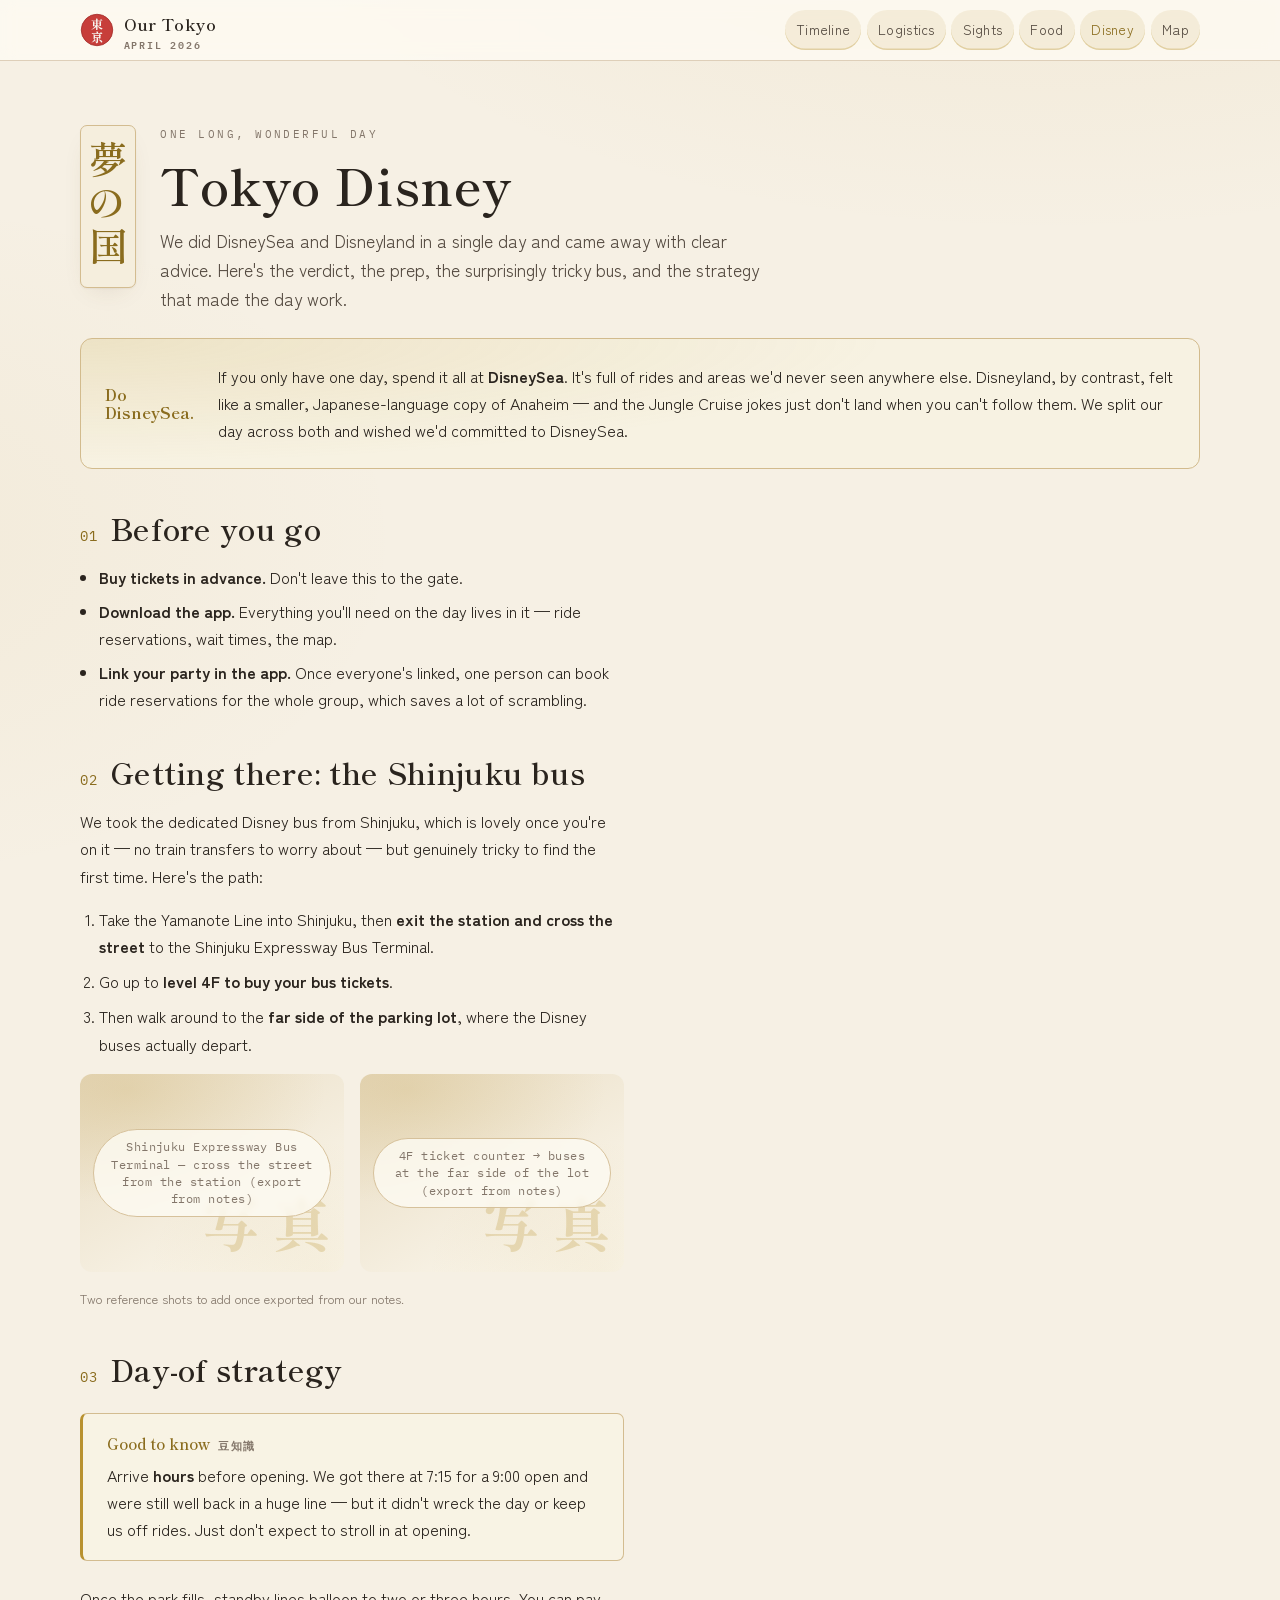
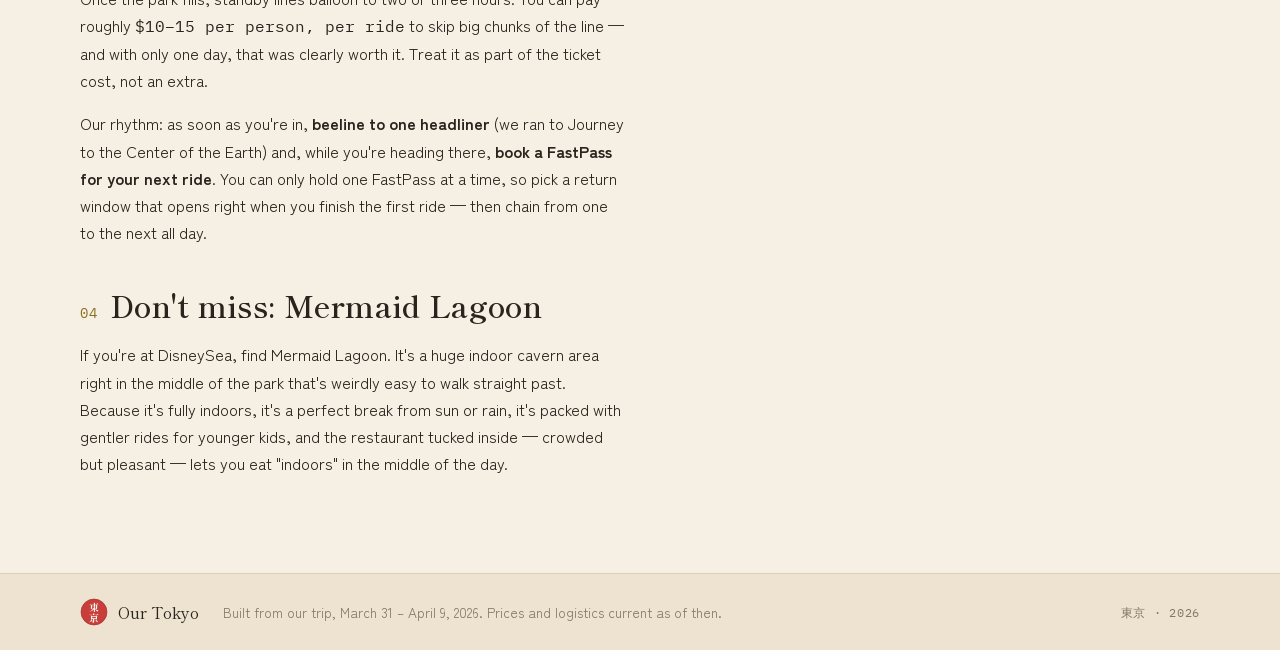
==== disney.html @ b7275afd "Initial commit of Our Tokyo static site Co-Authored-By: Claude Sonnet 5 <noreply@anthropic.com>" ====
<!DOCTYPE html>
<html lang="en">
<head>
  <meta charset="utf-8">
  <meta name="viewport" content="width=device-width, initial-scale=1">
  <title>Tokyo Disney · Our Tokyo</title>
  <meta name="description" content="How we'd do a one-day Tokyo Disney trip: DisneySea over Disneyland, the app, the Shinjuku bus, FastPass strategy, and Mermaid Lagoon.">
  <meta property="og:type" content="website">
  <meta property="og:title" content="Tokyo Disney · Our Tokyo">
  <meta property="og:description" content="How we'd do a one-day Tokyo Disney trip: DisneySea over Disneyland, the app, the Shinjuku bus, FastPass strategy, and Mermaid Lagoon.">
  <meta property="og:url" content="disney.html">
  <meta property="og:image" content="img/ui/og.png">
  <meta name="twitter:card" content="summary_large_image">
  <link rel="icon" href="img/ui/favicon.svg" type="image/svg+xml">
  <link rel="preconnect" href="https://fonts.googleapis.com">
  <link rel="preconnect" href="https://fonts.gstatic.com" crossorigin>
  <link rel="stylesheet" href="https://fonts.googleapis.com/css2?family=Shippori+Mincho:wght@500;600;700&family=Zen+Kaku+Gothic+New:wght@400;500;700&family=IBM+Plex+Mono:wght@400;500&display=swap">
  <link rel="stylesheet" href="css/style.css">
</head>
<body class="page-disney">
  <a class="skip-link" href="#main">Skip to content</a>
<header class="nav">
  <div class="nav__inner">
    <a class="nav__brand" href="index.html">
      <span class="hanko"><svg class="hanko-svg" viewBox="0 0 40 40" width="34" height="34" role="img" aria-label="Tokyo — home">
  <circle cx="20" cy="20" r="18.5" fill="#C73E3A"/>
  <circle cx="20" cy="20" r="18.5" fill="none" stroke="#A6302C" stroke-width="1"/>
  <text x="20" y="18.4" text-anchor="middle" fill="#F7F5F0" font-family="var(--font-display)" font-size="14.5" font-weight="700">東</text>
  <text x="20" y="34.2" text-anchor="middle" fill="#F7F5F0" font-family="var(--font-display)" font-size="14.5" font-weight="700">京</text>
</svg></span>
      <span>Our Tokyo<small>April 2026</small></span>
    </a>
    <span class="nav__spacer"></span>
    <button class="nav__toggle" type="button" aria-label="Menu" aria-expanded="false" aria-controls="nav-links">
      <svg viewBox="0 0 24 24" fill="none" stroke-width="2" stroke-linecap="round"><path d="M4 7h16M4 12h16M4 17h16"/></svg>
    </button>
    <nav aria-label="Primary">
      <ul class="nav__links" id="nav-links">
      <li><a href="timeline.html">Timeline</a></li>
      <li><a href="logistics.html">Logistics</a></li>
      <li><a href="sights.html">Sights</a></li>
      <li><a href="food.html">Food</a></li>
      <li><a href="disney.html" aria-current="page">Disney</a></li>
      <li><a href="map.html">Map</a></li>
      </ul>
    </nav>
  </div>
</header>
  <main id="main">
  <section class="wrap phead">
    <div class="phead__inner">
      <span class="phead__kanji" aria-hidden="true">夢の国</span>
      <div class="phead__text">
        <p class="eyebrow">One long, wonderful day</p>
        <h1>Tokyo Disney</h1>
        <p class="phead__lede">We did DisneySea and Disneyland in a single day and came away with clear advice. Here's the verdict, the prep, the surprisingly tricky bus, and the strategy that made the day work.</p>
      </div>
    </div>
  </section>

  <section class="wrap">
    <div class="verdict-banner reveal">
      <span class="big">Do<br>DisneySea.</span>
      <p style="margin:0">If you only have one day, spend it all at <strong>DisneySea</strong>. It's full of rides and areas we'd never seen anywhere else. Disneyland, by contrast, felt like a smaller, Japanese-language copy of Anaheim — and the Jungle Cruise jokes just don't land when you can't follow them. We split our day across both and wished we'd committed to DisneySea.</p>
    </div>

    <div class="prose">
      <div class="subhead"><span class="stepcount" aria-hidden="true">01</span><h2 id="before">Before you go</h2></div>
      <ul>
        <li><strong>Buy tickets in advance.</strong> Don't leave this to the gate.</li>
        <li><strong>Download the app.</strong> Everything you'll need on the day lives in it — ride reservations, wait times, the map.</li>
        <li><strong>Link your party in the app.</strong> Once everyone's linked, one person can book ride reservations for the whole group, which saves a lot of scrambling.</li>
      </ul>

      <div class="subhead"><span class="stepcount" aria-hidden="true">02</span><h2 id="getting-there">Getting there: the Shinjuku bus</h2></div>
      <p>We took the dedicated Disney bus from Shinjuku, which is lovely once you're on it — no train transfers to worry about — but genuinely tricky to find the first time. Here's the path:</p>
      <ol style="padding-left:1.2rem">
        <li style="margin-bottom:0.5rem">Take the Yamanote Line into Shinjuku, then <strong>exit the station and cross the street</strong> to the Shinjuku Expressway Bus Terminal.</li>
        <li style="margin-bottom:0.5rem">Go up to <strong>level 4F to buy your bus tickets</strong>.</li>
        <li>Then walk around to the <strong>far side of the parking lot</strong>, where the Disney buses actually depart.</li>
      </ol>
      <div class="tl-photos" style="margin-top:1rem">
        <div class="ph ph--4x3"><span class="ph__label">Shinjuku Expressway Bus Terminal — cross the street from the station (export from notes)</span></div>
        <div class="ph ph--4x3"><span class="ph__label">4F ticket counter → buses at the far side of the lot (export from notes)</span></div>
      </div>
      <p class="embed-cap">Two reference shots to add once exported from our notes.</p>

      <div class="subhead"><span class="stepcount" aria-hidden="true">03</span><h2 id="day-of">Day-of strategy</h2></div>
      <div class="tip">
        <span class="tip__label">Good to know <span>豆知識</span></span>
        <p>Arrive <strong>hours</strong> before opening. We got there at 7:15 for a 9:00 open and were still well back in a huge line — but it didn't wreck the day or keep us off rides. Just don't expect to stroll in at opening.</p>
      </div>
      <p>Once the park fills, standby lines balloon to two or three hours. You can pay roughly <span class="mono">$10–15 per person, per ride</span> to skip big chunks of the line — and with only one day, that was clearly worth it. Treat it as part of the ticket cost, not an extra.</p>
      <p>Our rhythm: as soon as you're in, <strong>beeline to one headliner</strong> (we ran to Journey to the Center of the Earth) and, while you're heading there, <strong>book a FastPass for your next ride</strong>. You can only hold one FastPass at a time, so pick a return window that opens right when you finish the first ride — then chain from one to the next all day.</p>

      <div class="subhead"><span class="stepcount" aria-hidden="true">04</span><h2 id="dont-miss">Don't miss: Mermaid Lagoon</h2></div>
      <p>If you're at DisneySea, find Mermaid Lagoon. It's a huge indoor cavern area right in the middle of the park that's weirdly easy to walk straight past. Because it's fully indoors, it's a perfect break from sun or rain, it's packed with gentler rides for younger kids, and the restaurant tucked inside — crowded but pleasant — lets you eat "indoors" in the middle of the day.</p>
    </div>
  </section>
  </main>
<footer class="foot">
  <div class="wrap foot__inner">
    <span class="foot__brand"><span class="hanko"><svg class="hanko-svg" viewBox="0 0 40 40" width="28" height="28" role="img" aria-label="Tokyo — home">
  <circle cx="20" cy="20" r="18.5" fill="#C73E3A"/>
  <circle cx="20" cy="20" r="18.5" fill="none" stroke="#A6302C" stroke-width="1"/>
  <text x="20" y="18.4" text-anchor="middle" fill="#F7F5F0" font-family="var(--font-display)" font-size="14.5" font-weight="700">東</text>
  <text x="20" y="34.2" text-anchor="middle" fill="#F7F5F0" font-family="var(--font-display)" font-size="14.5" font-weight="700">京</text>
</svg></span> Our Tokyo</span>
    <p class="foot__note">Built from our trip, March&nbsp;31&nbsp;&ndash;&nbsp;April&nbsp;9, 2026. Prices and logistics current as of then.</p>
    <span class="foot__stamp">東京 · 2026</span>
  </div>
</footer>
  <script src="js/main.js"></script>
</body>
</html>
---- css/style.css ----
/* =========================================================================
   Our Tokyo — April 2026
   One stylesheet, one JS file. Each page sets a single --accent at <body>.
   Everything else is shared for cohesion.
   ========================================================================= */

/* ---- Fonts -------------------------------------------------------------- */
/* Display: Shippori Mincho · Body: Zen Kaku Gothic New · Data: IBM Plex Mono */

/* ---- Tokens ------------------------------------------------------------- */
:root {
  --ink:        #2A241E;
  --ink-soft:   #52483E;
  --ink-mute:   #83766A;
  --washi:      #F6F0E4;   /* warm cream */
  --washi-deep: #EDE3D0;   /* deeper cream */
  --paper:      #FDFAF2;   /* warm near-white for cards */
  --line:       #DECFB9;   /* warm tan */

  --shu:    #C73E3A;   /* vermillion — hanko, primary */
  --ai:     #274C77;   /* indigo — logistics */
  --sakura: #C98A9C;   /* muted blossom — timeline */
  --matcha: #5C7457;   /* moss — sights */
  --kin:    #B8912F;   /* muted gold — disney */

  /* Default accent; per-page overrides below */
  --accent: var(--shu);
  /* A darker sibling of the accent for small text that needs AA contrast.
     Overridden per page alongside --accent. */
  --accent-ink: #9E2E2B;

  --font-display: "Shippori Mincho", "Hiragino Mincho ProN", "Yu Mincho", serif;
  --font-body: "Zen Kaku Gothic New", "Hiragino Sans", "Helvetica Neue", Arial, sans-serif;
  --font-mono: "IBM Plex Mono", ui-monospace, "SFMono-Regular", Menlo, monospace;

  --measure: 68ch;
  --nav-h: 60px;

  --space-1: 0.5rem;
  --space-2: 1rem;
  --space-3: 1.5rem;
  --space-4: 2.5rem;
  --space-5: 4rem;
  --space-6: 6rem;

  --radius: 12px;
  --radius-sm: 7px;
  --shadow: 0 1px 2px rgba(96, 72, 42, 0.06),
            0 10px 28px -14px rgba(96, 72, 42, 0.22);
  --shadow-lift: 0 2px 4px rgba(96, 72, 42, 0.07),
                 0 20px 44px -18px rgba(96, 72, 42, 0.32);
}

body.page-home     { --accent: var(--shu);    --accent-ink: #9E2E2B; }
body.page-timeline { --accent: var(--sakura); --accent-ink: #A65E72; }
body.page-logistics{ --accent: var(--ai);     --accent-ink: #274C77; }
body.page-sights   { --accent: var(--matcha); --accent-ink: #46583F; }
body.page-food     { --accent: var(--shu);    --accent-ink: #9E2E2B; }
body.page-disney   { --accent: var(--kin);    --accent-ink: #8A6C1E; }
body.page-map      { --accent: var(--shu);    --accent-ink: #9E2E2B; }

/* ---- Reset / base ------------------------------------------------------- */
*, *::before, *::after { box-sizing: border-box; }
html { -webkit-text-size-adjust: 100%; scroll-behavior: smooth; }
@media (prefers-reduced-motion: reduce) { html { scroll-behavior: auto; } }

body {
  margin: 0;
  background: var(--washi);
  color: var(--ink);
  font-family: var(--font-body);
  font-size: 1rem;
  line-height: 1.7;
  font-feature-settings: "palt" 1;
  text-rendering: optimizeLegibility;
  -webkit-font-smoothing: antialiased;
}

h1, h2, h3, h4 {
  font-family: var(--font-display);
  font-weight: 600;
  line-height: 1.25;
  letter-spacing: 0.01em;
  margin: 0 0 var(--space-2);
}
p { margin: 0 0 var(--space-2); }
a { color: var(--accent-ink); text-decoration-thickness: 1px; text-underline-offset: 3px; }
a:hover { text-decoration-color: var(--accent); }

img { max-width: 100%; display: block; }

:focus-visible {
  outline: 2px solid var(--accent);
  outline-offset: 3px;
  border-radius: 2px;
}

.mono { font-family: var(--font-mono); font-variant-ligatures: none; }

.wrap { width: min(100% - 2.5rem, 1120px); margin-inline: auto; }
.wrap-narrow { width: min(100% - 2.5rem, 760px); margin-inline: auto; }

.skip-link {
  position: absolute; left: -999px; top: 0; z-index: 200;
  background: var(--ink); color: var(--washi);
  padding: 0.6rem 1rem; border-radius: 0 0 var(--radius) 0;
}
.skip-link:focus { left: 0; }

/* ---- Hanko mark --------------------------------------------------------- */
.hanko { display: inline-block; line-height: 0; }
.hanko svg { display: block; }

/* ---- Navigation --------------------------------------------------------- */
.nav {
  position: sticky; top: 0; z-index: 100;
  background: color-mix(in srgb, var(--washi) 88%, transparent);
  backdrop-filter: saturate(1.4) blur(8px);
  -webkit-backdrop-filter: saturate(1.4) blur(8px);
  border-bottom: 1px solid var(--line);
}
.nav__inner {
  width: min(100% - 2.5rem, 1120px); margin-inline: auto;
  min-height: var(--nav-h);
  display: flex; align-items: center; gap: var(--space-2);
}
.nav__brand {
  display: inline-flex; align-items: center; gap: 0.6rem;
  text-decoration: none; color: var(--ink);
  font-family: var(--font-display); font-weight: 600; font-size: 1.05rem;
  letter-spacing: 0.02em; white-space: nowrap;
}
.nav__brand:hover { text-decoration: none; }
.nav__brand small {
  font-family: var(--font-mono); font-size: 0.62rem; letter-spacing: 0.18em;
  text-transform: uppercase; color: var(--ink-mute); display: block; line-height: 1;
  margin-top: 2px;
}
.nav__spacer { flex: 1; }
.nav__links { display: flex; align-items: center; gap: 0.35rem; list-style: none; margin: 0; padding: 0; }
.nav__links a {
  display: inline-block; text-decoration: none; color: var(--ink-soft);
  font-size: 0.86rem; letter-spacing: 0.02em; padding: 0.5rem 0.7rem;
  border-radius: var(--radius); position: relative;
}
.nav__links a:hover { color: var(--ink); background: var(--washi-deep); }
.nav__links a[aria-current="page"] { color: var(--ink); }
.nav__links a[aria-current="page"]::after {
  content: ""; position: absolute; left: 0.7rem; right: 0.7rem; bottom: 0.28rem;
  height: 2px; background: var(--accent); border-radius: 2px;
}
.nav__toggle {
  display: none; border: 1px solid var(--line); background: var(--washi);
  width: 42px; height: 38px; border-radius: var(--radius); cursor: pointer;
  align-items: center; justify-content: center;
}
.nav__toggle svg { width: 20px; height: 20px; stroke: var(--ink); }

@media (max-width: 720px) {
  .nav__toggle { display: inline-flex; }
  .nav__links {
    position: absolute; left: 0; right: 0; top: 100%;
    flex-direction: column; align-items: stretch; gap: 0;
    background: var(--washi); border-bottom: 1px solid var(--line);
    box-shadow: var(--shadow); padding: 0.4rem 1.25rem 0.9rem;
    display: none;
  }
  .nav__links.is-open { display: flex; }
  .nav__links a { padding: 0.75rem 0.5rem; font-size: 0.98rem; border-bottom: 1px solid var(--line); }
  .nav__links li:last-child a { border-bottom: 0; }
  .nav__links a[aria-current="page"]::after { left: 0.5rem; right: auto; width: 18px; bottom: 0.55rem; }
}

/* ---- Page header (vertical kanji + English title) ---------------------- */
.phead { padding: var(--space-5) 0 var(--space-3); }
.phead__inner { display: flex; align-items: flex-start; gap: var(--space-3); }
.phead__kanji {
  writing-mode: vertical-rl; text-orientation: upright;
  font-family: var(--font-display); font-weight: 600;
  font-size: clamp(1.5rem, 1rem + 2.2vw, 2.4rem);
  letter-spacing: 0.14em; color: var(--accent);
  line-height: 1; user-select: none; flex: none; padding-top: 0.35rem;
}
.phead__text { flex: 1; min-width: 0; }
.eyebrow {
  font-family: var(--font-mono); font-size: 0.7rem; letter-spacing: 0.22em;
  text-transform: uppercase; color: var(--ink-mute); margin: 0 0 0.5rem;
}
.phead h1 { font-size: clamp(2rem, 1.4rem + 3vw, 3.2rem); margin-bottom: 0.6rem; }
.phead__lede { max-width: var(--measure); color: var(--ink-soft); font-size: 1.08rem; margin: 0; }

/* ---- Seigaiha wave divider ---------------------------------------------
   Self-contained inline SVG per divider; inherits --accent, no shared IDs.
   Use: <div class="wave" aria-hidden="true"> ...svg... </div>            */
.wave { margin: var(--space-5) 0; line-height: 0; }
.wave svg { display: block; width: 100%; height: 24px; color: var(--accent); }
.wave svg path { fill: none; stroke: currentColor; stroke-width: 1.5; opacity: 0.42; }
.wave svg path.w2 { opacity: 0.24; }
.wave svg path.w3 { opacity: 0.12; }

/* ---- Buttons / pills ---------------------------------------------------- */
.btn {
  display: inline-flex; align-items: center; gap: 0.5rem;
  font-family: var(--font-body); font-size: 0.9rem; font-weight: 500;
  text-decoration: none; cursor: pointer;
  padding: 0.6rem 1.1rem; border-radius: 999px;
  border: 1px solid var(--ink); color: var(--washi); background: var(--ink);
  transition: transform 0.15s ease, background 0.15s ease;
}
.btn:hover { text-decoration: none; transform: translateY(-1px); }
.btn--ghost { background: transparent; color: var(--ink); border-color: var(--line); }
.btn--ghost:hover { border-color: var(--ink); background: var(--washi-deep); }

/* Link pills used in card link rows */
.pill-row { display: flex; flex-wrap: wrap; gap: 0.4rem; margin-top: auto; padding-top: var(--space-2); }
.pill {
  display: inline-flex; align-items: center; gap: 0.38rem;
  font-size: 0.78rem; letter-spacing: 0.01em; text-decoration: none;
  color: var(--ink-soft); background: var(--washi);
  border: 1px solid var(--line); border-radius: 999px;
  padding: 0.32rem 0.66rem; line-height: 1;
}
.pill svg { width: 13px; height: 13px; flex: none; }
.pill:hover { border-color: var(--accent); color: var(--ink); background: var(--washi-deep); }
.pill--map:hover  { color: var(--accent-ink); }

/* ---- Placeholder photo blocks (no photos in hand yet) ------------------- */
.ph {
  position: relative; width: 100%;
  background:
    repeating-linear-gradient(-45deg,
      transparent 0 11px,
      color-mix(in srgb, var(--accent) 8%, transparent) 11px 12px),
    var(--washi-deep);
  border: 1px dashed color-mix(in srgb, var(--accent) 45%, var(--line));
  border-radius: var(--radius);
  display: grid; place-items: center; text-align: center;
  color: var(--ink-mute); overflow: hidden;
}
.ph::before {
  content: "写真"; position: absolute; top: 8px; left: 10px;
  font-family: var(--font-display); font-size: 0.8rem; color: color-mix(in srgb, var(--accent) 65%, var(--ink-mute));
  letter-spacing: 0.1em;
}
.ph__label {
  font-family: var(--font-mono); font-size: 0.72rem; letter-spacing: 0.04em;
  line-height: 1.5; padding: 1.2rem 1rem; max-width: 30ch;
}
.ph--16x9 { aspect-ratio: 16 / 9; }
.ph--4x3  { aspect-ratio: 4 / 3; }
.ph--3x2  { aspect-ratio: 3 / 2; }
.ph--1x1  { aspect-ratio: 1 / 1; }
.ph--wide { aspect-ratio: 21 / 9; }

/* ---- Recommendation card ----------------------------------------------- */
.cards {
  display: grid; gap: var(--space-3);
  grid-template-columns: repeat(auto-fill, minmax(280px, 1fr));
}
.card {
  display: flex; flex-direction: column;
  background: var(--washi-deep);
  border: 1px solid var(--line); border-radius: var(--radius);
  overflow: hidden; box-shadow: var(--shadow);
  transition: transform 0.2s ease, box-shadow 0.2s ease;
}
.card:hover { transform: translateY(-3px); box-shadow: var(--shadow-lift); }
.card__media { position: relative; }
.card__media .ph { border: 0; border-radius: 0; border-bottom: 1px solid var(--line); }
.card__badge {
  position: absolute; top: 10px; right: 10px; z-index: 2;
  filter: drop-shadow(0 2px 3px rgba(31,27,24,0.25));
}
.card__body { display: flex; flex-direction: column; flex: 1; padding: var(--space-2) var(--space-2) var(--space-2); }
.card__tag {
  font-family: var(--font-mono); font-size: 0.66rem; letter-spacing: 0.16em;
  text-transform: uppercase; color: var(--accent-ink); margin-bottom: 0.3rem;
}
.card__title { font-size: 1.2rem; margin: 0 0 0.4rem; display: flex; align-items: baseline; gap: 0.4rem; flex-wrap: wrap; }
.card__title .star { color: var(--shu); font-size: 0.9em; }
.card__blurb { color: var(--ink-soft); font-size: 0.92rem; margin: 0 0 0.4rem; }
.card__verdict {
  margin-top: 0.5rem; padding-top: 0.6rem; border-top: 1px dashed var(--line);
  font-size: 0.82rem; color: var(--ink-mute); font-style: italic;
}
.card--muted { opacity: 0.92; }
.card--muted .card__media .ph { filter: grayscale(0.6); }
.card--wide { grid-column: 1 / -1; }
.card--wide .card__inner { display: grid; grid-template-columns: 1.1fr 1fr; }
.card--wide .card__media .ph { border-bottom: 0; border-right: 1px solid var(--line); height: 100%; }
@media (max-width: 640px) {
  .card--wide .card__inner { grid-template-columns: 1fr; }
  .card--wide .card__media .ph { border-right: 0; border-bottom: 1px solid var(--line); }
}

/* ---- Filter chips ------------------------------------------------------- */
.filters { display: flex; flex-wrap: wrap; gap: 0.5rem; margin: 0 0 var(--space-3); }
.chip {
  font-family: var(--font-body); font-size: 0.82rem; letter-spacing: 0.02em;
  cursor: pointer; padding: 0.4rem 0.85rem; border-radius: 999px;
  border: 1px solid var(--line); background: var(--washi); color: var(--ink-soft);
  transition: background 0.15s ease, color 0.15s ease, border-color 0.15s ease;
}
.chip:hover { border-color: var(--accent); }
.chip[aria-pressed="true"] { background: var(--accent); border-color: var(--accent); color: var(--washi); }
.filters-note { font-size: 0.8rem; color: var(--ink-mute); margin: -0.5rem 0 var(--space-3); }
.card.is-hidden { display: none; }

/* ---- Tip callout -------------------------------------------------------- */
.tip {
  position: relative; margin: var(--space-3) 0;
  background: color-mix(in srgb, var(--accent) 6%, var(--washi));
  border: 1px solid color-mix(in srgb, var(--accent) 30%, var(--line));
  border-left: 3px solid var(--accent);
  border-radius: var(--radius); padding: var(--space-2) var(--space-3);
}
.tip__label {
  display: inline-flex; align-items: baseline; gap: 0.5rem;
  font-family: var(--font-display); font-weight: 600; color: var(--accent-ink);
  font-size: 0.95rem; margin-bottom: 0.35rem;
}
.tip__label span { font-family: var(--font-mono); font-size: 0.66rem; letter-spacing: 0.16em; text-transform: uppercase; color: var(--ink-mute); }
.tip p:last-child { margin-bottom: 0; }

/* ---- Data list (logistics rows) ---------------------------------------- */
.data-row {
  display: flex; flex-wrap: wrap; gap: 0.4rem 0.75rem; align-items: baseline;
  font-family: var(--font-mono); font-size: 0.85rem;
  padding: 0.55rem 0; border-bottom: 1px solid var(--line);
}
.data-row:last-child { border-bottom: 0; }
.data-row .k { color: var(--ink-mute); min-width: 6.5rem; }
.data-row .v { color: var(--ink); }

/* ---- Section scaffolding ------------------------------------------------ */
.section { padding: var(--space-2) 0 var(--space-3); }
.section > h2 { font-size: clamp(1.5rem, 1.1rem + 1.6vw, 2.1rem); }
.section__intro { max-width: var(--measure); color: var(--ink-soft); }
.lead { font-size: 1.12rem; color: var(--ink-soft); max-width: var(--measure); }
.kicker { font-family: var(--font-mono); font-size: 0.7rem; letter-spacing: 0.2em; text-transform: uppercase; color: var(--accent-ink); }

/* ---- Embeds ------------------------------------------------------------- */
.embed { position: relative; aspect-ratio: 16 / 9; border-radius: var(--radius); overflow: hidden; border: 1px solid var(--line); box-shadow: var(--shadow); }
.embed iframe { position: absolute; inset: 0; width: 100%; height: 100%; border: 0; }
.embed--map { aspect-ratio: 4 / 3; }
.embed-cap { font-size: 0.8rem; color: var(--ink-mute); margin-top: 0.5rem; }

/* ---- Scroll-reveal ------------------------------------------------------ */
.reveal { opacity: 0; transform: translateY(14px); }
.reveal.is-in { opacity: 1; transform: none; transition: opacity 0.4s ease, transform 0.4s ease; }
@media (prefers-reduced-motion: reduce) {
  .reveal { opacity: 1; transform: none; }
  .reveal.is-in { transition: none; }
  .card:hover { transform: none; }
}

/* ---- Footer ------------------------------------------------------------- */
.foot {
  margin-top: var(--space-6); border-top: 1px solid var(--line);
  background: var(--washi-deep);
}
.foot__inner { display: flex; flex-wrap: wrap; align-items: center; gap: var(--space-2) var(--space-3); padding: var(--space-3) 0; }
.foot__brand { display: inline-flex; align-items: center; gap: 0.6rem; font-family: var(--font-display); }
.foot__note { color: var(--ink-mute); font-size: 0.85rem; margin: 0; }
.foot__stamp { margin-left: auto; font-family: var(--font-mono); font-size: 0.72rem; letter-spacing: 0.06em; color: var(--ink-mute); }

/* =========================================================================
   Page-specific components (still one shared sheet)
   ========================================================================= */

/* ---- Home hero ---------------------------------------------------------- */
.hero { padding: var(--space-5) 0 var(--space-3); }
.hero__grid { display: grid; grid-template-columns: 1.05fr 0.95fr; gap: var(--space-4); align-items: center; }
.hero__kicker { font-family: var(--font-mono); font-size: 0.74rem; letter-spacing: 0.22em; text-transform: uppercase; color: var(--accent-ink); margin: 0 0 var(--space-2); }
.hero h1 { font-size: clamp(2.6rem, 1.6rem + 5vw, 4.6rem); line-height: 1.05; margin: 0 0 var(--space-2); }
.hero h1 .jp { display: block; font-size: 0.42em; color: var(--accent-ink); letter-spacing: 0.28em; margin-bottom: 0.4rem; font-weight: 600; }
.hero__lede { font-size: 1.15rem; color: var(--ink-soft); max-width: 46ch; margin: 0 0 var(--space-3); }
.hero__cta { display: flex; flex-wrap: wrap; gap: 0.7rem; }
.hero__media { position: relative; }
.hero__media .hanko { position: absolute; bottom: -14px; left: -14px; z-index: 2; filter: drop-shadow(0 3px 6px rgba(31,27,24,0.25)); }
@media (max-width: 780px) {
  .hero__grid { grid-template-columns: 1fr; gap: var(--space-3); }
  .hero__media { order: -1; }
}

/* Section cards on Home */
.navcards { display: grid; gap: var(--space-3); grid-template-columns: repeat(auto-fill, minmax(240px, 1fr)); }
.navcard {
  display: flex; flex-direction: column; text-decoration: none; color: var(--ink);
  background: var(--washi-deep); border: 1px solid var(--line); border-radius: var(--radius);
  padding: var(--space-3); min-height: 168px; position: relative; overflow: hidden;
  transition: transform 0.2s ease, box-shadow 0.2s ease, border-color 0.2s ease;
}
.navcard:hover { transform: translateY(-3px); box-shadow: var(--shadow-lift); border-color: var(--accent); text-decoration: none; }
.navcard__jp {
  position: absolute; top: 0.6rem; right: 0.9rem;
  writing-mode: vertical-rl; text-orientation: upright;
  font-family: var(--font-display); font-weight: 700; font-size: 2.1rem;
  letter-spacing: 0.1em; line-height: 1;
}
.navcard__num { font-family: var(--font-mono); font-size: 0.7rem; letter-spacing: 0.14em; color: var(--ink-mute); }
.navcard h3 { font-size: 1.4rem; margin: 0.5rem 0 0.4rem; }
.navcard p { font-size: 0.9rem; color: var(--ink-soft); margin: 0; max-width: 24ch; }
.navcard__go { margin-top: auto; padding-top: var(--space-2); font-family: var(--font-mono); font-size: 0.78rem; color: var(--accent-ink); letter-spacing: 0.04em; }
/* per-card accent on home */
.navcard[data-accent="sakura"]{ --accent: var(--sakura); --accent-ink:#A65E72; }
.navcard[data-accent="ai"]    { --accent: var(--ai);     --accent-ink:#274C77; }
.navcard[data-accent="matcha"]{ --accent: var(--matcha); --accent-ink:#46583F; }
.navcard[data-accent="shu"]   { --accent: var(--shu);    --accent-ink:#9E2E2B; }
.navcard[data-accent="kin"]   { --accent: var(--kin);    --accent-ink:#8A6C1E; }
.navcard__jp { color: color-mix(in srgb, var(--accent) 26%, transparent); }

/* ---- Timeline ----------------------------------------------------------- */
.timeline { position: relative; margin-top: var(--space-3); padding-left: 2.25rem; }
.timeline::before {
  content: ""; position: absolute; left: 9px; top: 6px; bottom: 6px; width: 2px;
  background: linear-gradient(var(--accent), color-mix(in srgb, var(--accent) 20%, transparent));
  border-radius: 2px;
}
.tl-day { position: relative; margin-bottom: var(--space-3); }
.tl-day::before {
  content: ""; position: absolute; left: -2.25rem; top: 0.55rem;
  width: 12px; height: 12px; margin-left: 4px; border-radius: 50%;
  background: var(--washi); border: 2.5px solid var(--accent);
  box-shadow: 0 0 0 4px var(--washi);
}
.tl-day details { border: 1px solid var(--line); border-radius: var(--radius); background: var(--washi-deep); overflow: hidden; }
.tl-day summary {
  list-style: none; cursor: pointer; padding: var(--space-2) var(--space-3);
  display: flex; align-items: baseline; flex-wrap: wrap; gap: 0.5rem 0.9rem;
}
.tl-day summary::-webkit-details-marker { display: none; }
.tl-day summary:hover { background: color-mix(in srgb, var(--accent) 6%, var(--washi-deep)); }
.tl-daynum { font-family: var(--font-display); font-weight: 700; font-size: 1.15rem; color: var(--accent-ink); }
.tl-date { font-family: var(--font-mono); font-size: 0.8rem; color: var(--ink-mute); }
.tl-ttl { font-family: var(--font-display); font-weight: 600; font-size: 1.1rem; flex: 1; min-width: 8rem; }
.tl-mood {
  font-family: var(--font-mono); font-size: 0.66rem; letter-spacing: 0.1em; text-transform: uppercase;
  padding: 0.2rem 0.55rem; border-radius: 999px; background: color-mix(in srgb, var(--accent) 14%, var(--washi));
  border: 1px solid color-mix(in srgb, var(--accent) 30%, var(--line)); color: var(--accent-ink); white-space: nowrap;
}
.tl-caret { margin-left: auto; color: var(--ink-mute); transition: transform 0.2s ease; }
details[open] .tl-caret { transform: rotate(90deg); }
.tl-body { padding: 0 var(--space-3) var(--space-3); border-top: 1px solid var(--line); }
.tl-body p:first-child { margin-top: var(--space-2); }
.tl-body p { max-width: var(--measure); }
.tl-photos { display: grid; gap: var(--space-2); grid-template-columns: repeat(auto-fit, minmax(180px, 1fr)); margin: var(--space-2) 0; }
.tl-refs { display: flex; flex-wrap: wrap; gap: 0.4rem; margin-top: var(--space-2); }
.ref-pill {
  display: inline-flex; align-items: center; gap: 0.35rem; text-decoration: none;
  font-size: 0.78rem; color: var(--ink-soft); background: var(--washi);
  border: 1px solid var(--line); border-radius: 999px; padding: 0.3rem 0.7rem;
}
.ref-pill::before { content: "→"; color: var(--accent-ink); }
.ref-pill:hover { border-color: var(--accent); color: var(--ink); }

/* ---- Prose blocks (logistics / disney) --------------------------------- */
.prose { max-width: var(--measure); }
.prose h3 { font-size: 1.35rem; margin-top: var(--space-3); }
.prose ul { padding-left: 1.2rem; margin: 0 0 var(--space-2); }
.prose li { margin-bottom: 0.4rem; }
.grid-2 { display: grid; gap: var(--space-4); grid-template-columns: 1fr 1fr; align-items: start; }
@media (max-width: 760px) { .grid-2 { grid-template-columns: 1fr; gap: var(--space-3); } }

.subhead { display: flex; align-items: baseline; gap: 0.7rem; margin: var(--space-4) 0 var(--space-2); flex-wrap: wrap; }
.subhead .jp { font-family: var(--font-display); font-weight: 700; color: color-mix(in srgb, var(--accent) 80%, var(--ink)); font-size: 1.5rem; }
.subhead h2 { margin: 0; font-size: clamp(1.4rem, 1.1rem + 1.2vw, 1.9rem); }

.note-card {
  border: 1px dashed color-mix(in srgb, var(--accent) 40%, var(--line));
  border-radius: var(--radius); padding: var(--space-2) var(--space-3);
  background: color-mix(in srgb, var(--accent) 4%, var(--washi));
}
.note-card h4 { font-size: 1.05rem; margin: 0 0 0.3rem; }
.note-card p { margin: 0; font-size: 0.9rem; color: var(--ink-soft); }

.stepcount { font-family: var(--font-mono); color: var(--accent-ink); font-size: 0.85rem; letter-spacing: 0.1em; }

.verdict-banner {
  background: color-mix(in srgb, var(--accent) 10%, var(--washi));
  border: 1px solid color-mix(in srgb, var(--accent) 32%, var(--line));
  border-radius: var(--radius); padding: var(--space-3);
  display: grid; grid-template-columns: auto 1fr; gap: var(--space-3); align-items: center;
}
.verdict-banner .big { font-family: var(--font-display); font-weight: 700; font-size: clamp(1.6rem,1.2rem+1.4vw,2.1rem); color: var(--accent-ink); line-height: 1.1; }
@media (max-width: 560px){ .verdict-banner{ grid-template-columns: 1fr; } }

/* =========================================================================
   Warmth layer — softer, more inviting surface treatment.
   Overrides the base components above; keep this block last.
   ========================================================================= */

/* Each page gets a soft glow of its own accent bleeding in from the top,
   plus a faint golden wash — the page no longer sits on one flat field. */
body {
  background:
    radial-gradient(1200px 620px at 82% -200px,
      color-mix(in srgb, var(--accent) 10%, transparent), transparent 70%),
    radial-gradient(900px 560px at -12% 24%,
      color-mix(in srgb, var(--kin) 6%, transparent), transparent 62%),
    var(--washi);
}

/* Nav and footer sit on warm paper, not translucent gray */
.nav { background: color-mix(in srgb, var(--paper) 88%, transparent); }
.foot { background: var(--washi-deep); }

/* Primary button carries the page accent instead of near-black ink */
.btn {
  background: var(--accent-ink);
  border-color: var(--accent-ink);
  box-shadow: 0 4px 14px -6px color-mix(in srgb, var(--accent-ink) 55%, transparent);
}
.btn:hover { filter: brightness(1.08); }
.btn--ghost { background: var(--paper); color: var(--ink); border-color: var(--line); box-shadow: none; }
.btn--ghost:hover { filter: none; border-color: var(--accent); }

/* Cards live on warm near-white paper with soft corners */
.card, .navcard, .tl-day details {
  background: var(--paper);
  border-color: color-mix(in srgb, var(--line) 70%, transparent);
}
.note-card {
  border-style: solid;
  background: color-mix(in srgb, var(--accent) 5%, var(--paper));
  border-radius: var(--radius);
}
.tip { border-radius: var(--radius-sm); background: color-mix(in srgb, var(--accent) 7%, var(--paper)); }
.chip { background: var(--paper); }
.pill { background: var(--paper); }
.ref-pill { background: var(--paper); }
.embed { border-radius: var(--radius); }

/* Vertical kanji becomes a tanzaku — a hanging paper tag with a soft
   accent tint — instead of bare floating characters. */
.phead__kanji {
  background: color-mix(in srgb, var(--accent) 11%, var(--paper));
  border: 1px solid color-mix(in srgb, var(--accent) 30%, var(--line));
  border-radius: var(--radius-sm);
  padding: 0.9rem 0.5rem 1rem;
  box-shadow: var(--shadow);
  color: var(--accent-ink);
}

/* ---- Placeholder blocks: from "dashed TODO box" to soft art panel ------ */
.ph {
  border: 0;
  border-radius: var(--radius);
  background:
    radial-gradient(130% 100% at 18% 8%,
      color-mix(in srgb, var(--accent) 18%, transparent), transparent 58%),
    radial-gradient(120% 120% at 92% 100%,
      color-mix(in srgb, var(--kin) 10%, transparent), transparent 55%),
    linear-gradient(150deg,
      color-mix(in srgb, var(--accent) 9%, var(--washi-deep)),
      var(--paper));
}
.ph::before {
  content: "写真";
  position: absolute; inset: 0;
  display: grid; place-items: center;
  font-family: var(--font-display); font-weight: 700;
  font-size: clamp(2.6rem, 22cqw, 4.2rem);
  letter-spacing: 0.22em; text-indent: 0.22em;
  color: color-mix(in srgb, var(--accent) 26%, transparent);
  top: auto; left: auto; /* neutralize the old corner positioning */
}
.ph { container-type: inline-size; }
.ph__label {
  position: relative; z-index: 1;
  background: color-mix(in srgb, var(--paper) 82%, transparent);
  -webkit-backdrop-filter: blur(3px); backdrop-filter: blur(3px);
  border: 1px solid color-mix(in srgb, var(--accent) 22%, var(--line));
  border-radius: 999px;
  padding: 0.5rem 1rem;
  max-width: 34ch;
}
/* Inside card media, square off the panel so it meets the card edges */
.card__media .ph { border-radius: 0; border-bottom: 1px solid color-mix(in srgb, var(--line) 70%, transparent); }
.card--wide .card__media .ph { border-bottom: 0; border-right: 1px solid color-mix(in srgb, var(--line) 70%, transparent); }
@media (max-width: 640px) {
  .card--wide .card__media .ph { border-right: 0; border-bottom: 1px solid color-mix(in srgb, var(--line) 70%, transparent); }
}

/* Timeline summary rows feel plusher */
.tl-day summary { padding: 1.1rem 1.5rem; }
.tl-day summary:hover { background: color-mix(in srgb, var(--accent) 7%, var(--paper)); }

/* Verdict banner richer */
.verdict-banner {
  background:
    radial-gradient(120% 160% at 0% 0%,
      color-mix(in srgb, var(--accent) 16%, transparent), transparent 60%),
    color-mix(in srgb, var(--accent) 8%, var(--paper));
  border-radius: var(--radius);
}

/* Hero hanko gets a touch more presence */
.hero__media .hanko { bottom: -16px; left: -16px; transform: rotate(-6deg); }

/* =========================================================================
   Link warmth layer — no more bare underlined text anywhere interactive.
   ========================================================================= */

/* Inline prose links become soft tinted chips instead of underlined text */
p a:not(.btn), li a, .card__blurb a, .card__verdict a, .embed-cap a, .tip a {
  color: var(--accent-ink);
  text-decoration: none;
  background: color-mix(in srgb, var(--accent) 11%, transparent);
  padding: 0.06em 0.42em 0.14em;
  border-radius: 7px;
  box-shadow: inset 0 -1.5px 0 color-mix(in srgb, var(--accent) 32%, transparent);
  transition: background 0.15s ease;
}
p a:not(.btn):hover, li a:hover, .card__blurb a:hover, .card__verdict a:hover,
.embed-cap a:hover, .tip a:hover {
  background: color-mix(in srgb, var(--accent) 20%, transparent);
  text-decoration: none;
}

/* Nav: active page becomes a soft accent pill, not a hard underline bar */
.nav__links a { border-radius: 999px; }
.nav__links a[aria-current="page"] {
  background: color-mix(in srgb, var(--accent) 13%, transparent);
  color: var(--accent-ink);
}
.nav__links a[aria-current="page"]::after { content: none; }
@media (max-width: 720px) {
  .nav__links a { border-radius: var(--radius-sm); }
}

/* Cross-reference link cards (timeline "see also" rows) */
.linkcards {
  display: grid; gap: 0.6rem;
  grid-template-columns: repeat(auto-fill, minmax(220px, 1fr));
  margin-top: 1.25rem;
}
.linkcard {
  display: flex; align-items: center; gap: 0.7rem;
  text-decoration: none;
  background: var(--paper);
  border: 1px solid color-mix(in srgb, var(--line) 70%, transparent);
  border-radius: var(--radius-sm);
  padding: 0.6rem 0.8rem;
  box-shadow: var(--shadow);
  transition: transform 0.15s ease, border-color 0.15s ease, box-shadow 0.15s ease;
}
.linkcard:hover {
  transform: translateY(-2px);
  border-color: color-mix(in srgb, var(--accent) 55%, var(--line));
  box-shadow: var(--shadow-lift);
  text-decoration: none;
}
.linkcard__icon {
  flex: none; width: 36px; height: 36px; border-radius: 50%;
  display: grid; place-items: center;
  font-family: var(--font-display); font-weight: 700; font-size: 1rem;
  background: color-mix(in srgb, var(--accent) 13%, var(--paper));
  border: 1px solid color-mix(in srgb, var(--accent) 28%, var(--line));
  color: var(--accent-ink);
}
.linkcard__text { display: flex; flex-direction: column; min-width: 0; line-height: 1.3; }
.linkcard__label { font-size: 0.86rem; font-weight: 600; color: var(--ink); }
.linkcard__cat {
  font-family: var(--font-mono); font-size: 0.6rem;
  letter-spacing: 0.16em; text-transform: uppercase; color: var(--ink-mute);
  margin-top: 0.1rem;
}
.linkcard__arrow {
  margin-left: auto; color: var(--accent-ink);
  opacity: 0; transform: translateX(-4px);
  transition: opacity 0.15s ease, transform 0.15s ease;
}
.linkcard:hover .linkcard__arrow { opacity: 1; transform: none; }
@media (prefers-reduced-motion: reduce) {
  .linkcard:hover { transform: none; }
  .linkcard__arrow { opacity: 1; transform: none; }
}

/* Each link card carries its destination's color, not the current page's */
.linkcard--food      { --accent: var(--shu);    --accent-ink: #9E2E2B; }
.linkcard--sights    { --accent: var(--matcha); --accent-ink: #46583F; }
.linkcard--logistics { --accent: var(--ai);     --accent-ink: #274C77; }
.linkcard--disney    { --accent: var(--kin);    --accent-ink: #8A6C1E; }
.linkcard--map       { --accent: var(--shu);    --accent-ink: #9E2E2B; }
.linkcard--timeline  { --accent: var(--sakura); --accent-ink: #A65E72; }

/* Map/website pills on rec cards: tinted and a touch plumper */
.pill {
  background: color-mix(in srgb, var(--accent) 6%, var(--paper));
  border-color: color-mix(in srgb, var(--accent) 20%, var(--line));
  padding: 0.42rem 0.8rem;
  gap: 0.45rem;
}
.pill svg { color: var(--accent-ink); }
.pill:hover { background: color-mix(in srgb, var(--accent) 14%, var(--paper)); }

/* =========================================================================
   Real photos — drop-in replacement for .ph placeholders.
   Swap:  <div class="ph ph--4x3">…</div>
   For:   <img class="photo photo--4x3" src="img/sights/name.jpg" alt="…">
   ========================================================================= */
.photo { width: 100%; object-fit: cover; border-radius: var(--radius); box-shadow: var(--shadow); }
.photo--16x9 { aspect-ratio: 16 / 9; }
.photo--4x3  { aspect-ratio: 4 / 3; }
.photo--3x2  { aspect-ratio: 3 / 2; }
.photo--1x1  { aspect-ratio: 1 / 1; }
.photo--wide { aspect-ratio: 21 / 9; }
/* Inside card media, meet the card edges like the placeholders do */
.card__media .photo { border-radius: 0; box-shadow: none; border-bottom: 1px solid color-mix(in srgb, var(--line) 70%, transparent); }
.card--wide .card__media .photo { border-bottom: 0; border-right: 1px solid color-mix(in srgb, var(--line) 70%, transparent); height: 100%; }
@media (max-width: 640px) {
  .card--wide .card__media .photo { border-right: 0; border-bottom: 1px solid color-mix(in srgb, var(--line) 70%, transparent); }
}
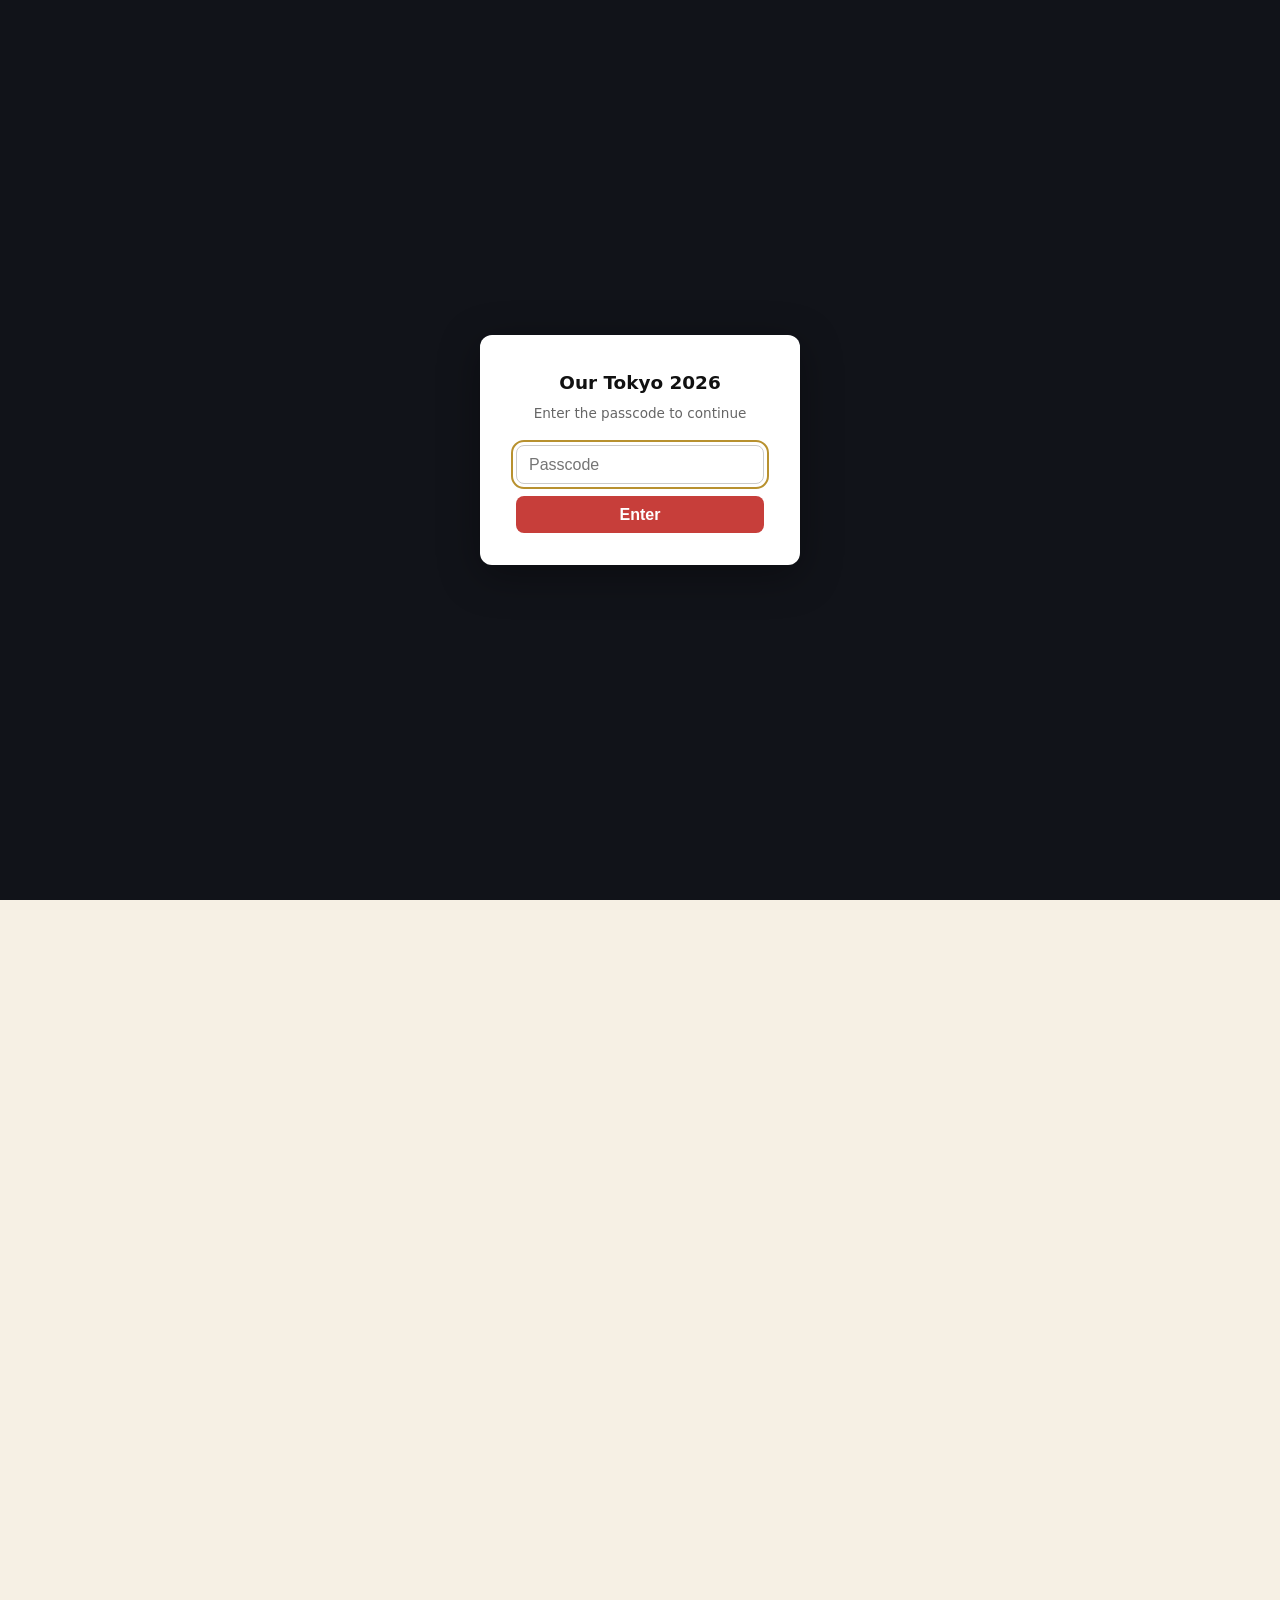
==== commit 92110ba1: "Add client-side passcode gate to deter casual browsing Static overlay script hides page content behi" ====
--- a/disney.html
+++ b/disney.html
@@ -18,6 +18,7 @@
   <link rel="stylesheet" href="css/style.css">
 </head>
 <body class="page-disney">
+  <script src="js/passgate.js"></script>
   <a class="skip-link" href="#main">Skip to content</a>
 <header class="nav">
   <div class="nav__inner">
@@ -80,8 +81,8 @@
         <li>Then walk around to the <strong>far side of the parking lot</strong>, where the Disney buses actually depart.</li>
       </ol>
       <div class="tl-photos" style="margin-top:1rem">
-        <div class="ph ph--4x3"><span class="ph__label">Shinjuku Expressway Bus Terminal — cross the street from the station (export from notes)</span></div>
-        <div class="ph ph--4x3"><span class="ph__label">4F ticket counter → buses at the far side of the lot (export from notes)</span></div>
+        <div class="ph ph--4x3" id="photo-disney-bus-terminal"><span class="ph__label">Shinjuku Expressway Bus Terminal — cross the street from the station (export from notes)</span></div>
+        <div class="ph ph--4x3" id="photo-disney-bus-ticket"><span class="ph__label">4F ticket counter → buses at the far side of the lot (export from notes)</span></div>
       </div>
       <p class="embed-cap">Two reference shots to add once exported from our notes.</p>
 
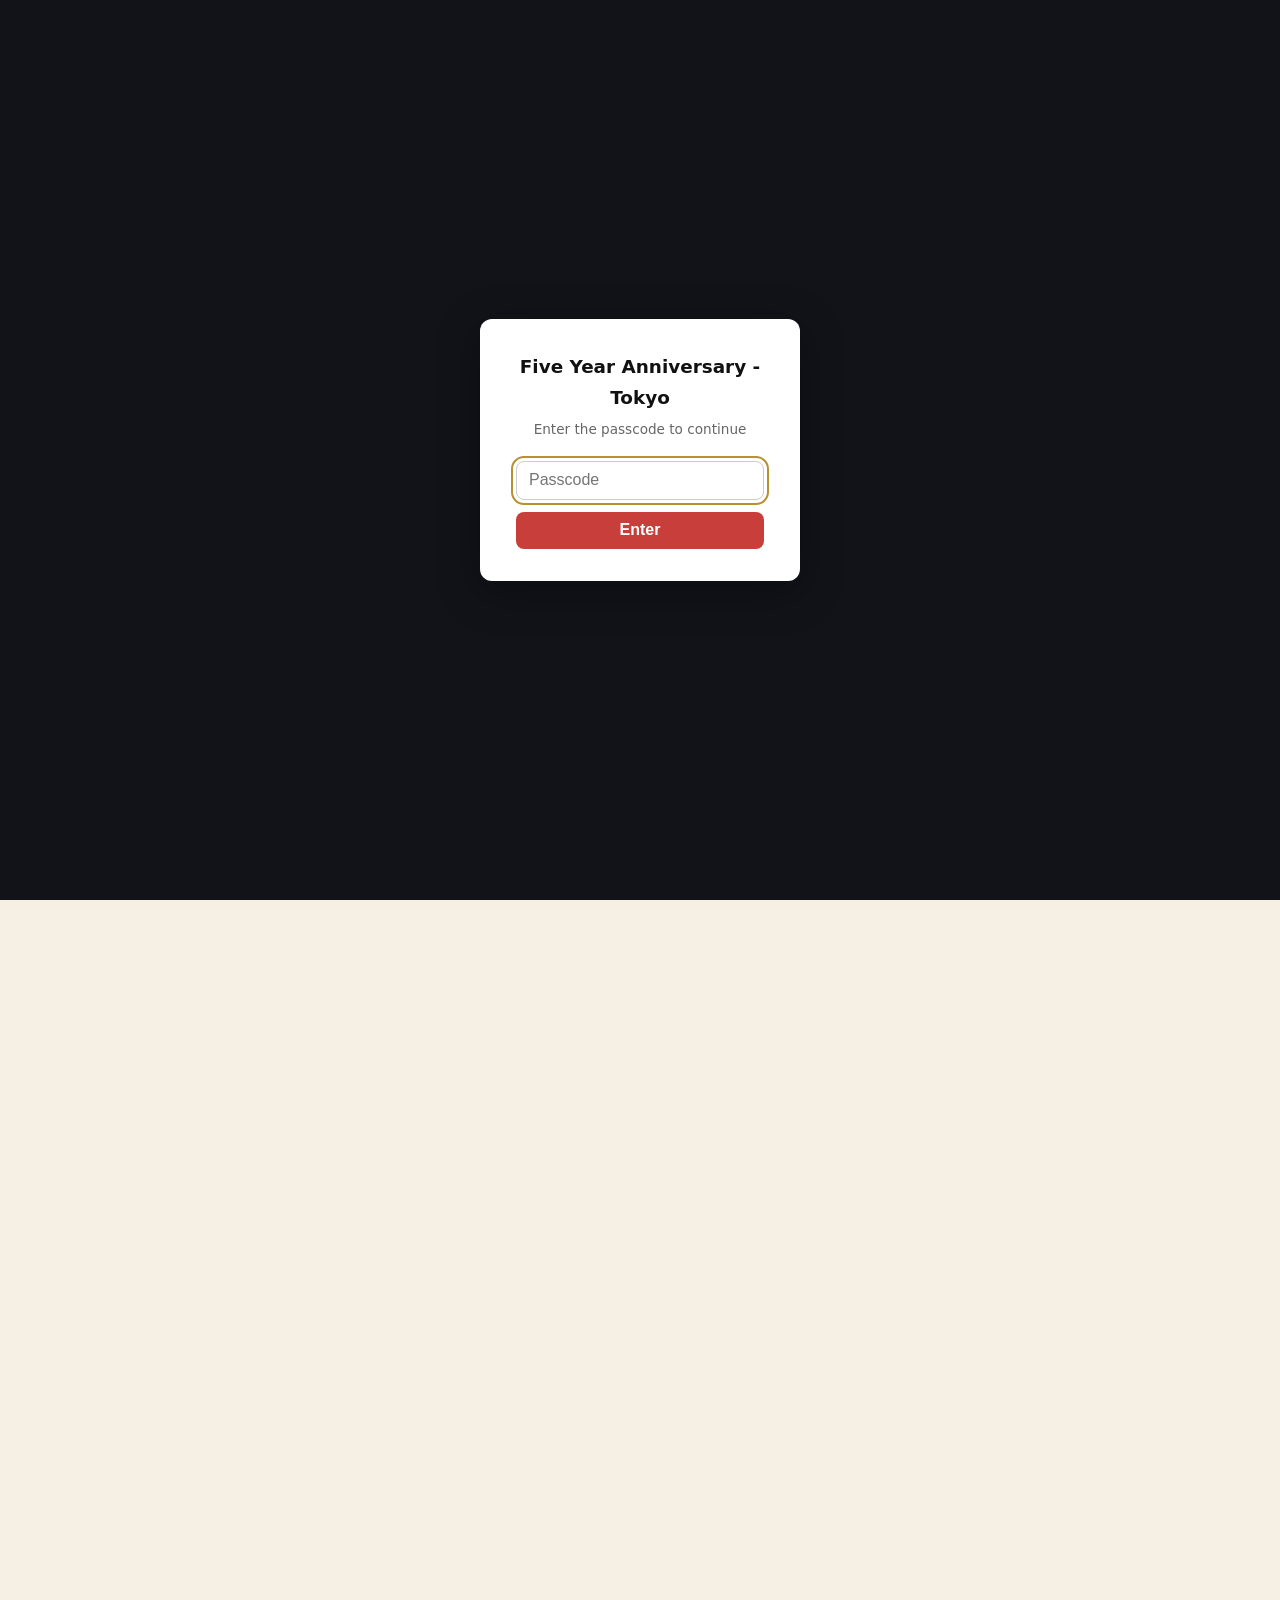
==== commit c6a4fd93: "Finish renaming site title to "Five Year Anniversary - Tokyo" Covers every remaining occurrence: <ti" ====
--- a/disney.html
+++ b/disney.html
@@ -3,10 +3,10 @@
 <head>
   <meta charset="utf-8">
   <meta name="viewport" content="width=device-width, initial-scale=1">
-  <title>Tokyo Disney · Our Tokyo</title>
+  <title>Tokyo Disney · Five Year Anniversary - Tokyo</title>
   <meta name="description" content="How we'd do a one-day Tokyo Disney trip: DisneySea over Disneyland, the app, the Shinjuku bus, FastPass strategy, and Mermaid Lagoon.">
   <meta property="og:type" content="website">
-  <meta property="og:title" content="Tokyo Disney · Our Tokyo">
+  <meta property="og:title" content="Tokyo Disney · Five Year Anniversary - Tokyo">
   <meta property="og:description" content="How we'd do a one-day Tokyo Disney trip: DisneySea over Disneyland, the app, the Shinjuku bus, FastPass strategy, and Mermaid Lagoon.">
   <meta property="og:url" content="disney.html">
   <meta property="og:image" content="img/ui/og.png">
@@ -29,7 +29,7 @@
   <text x="20" y="18.4" text-anchor="middle" fill="#F7F5F0" font-family="var(--font-display)" font-size="14.5" font-weight="700">東</text>
   <text x="20" y="34.2" text-anchor="middle" fill="#F7F5F0" font-family="var(--font-display)" font-size="14.5" font-weight="700">京</text>
 </svg></span>
-      <span>Our Tokyo<small>April 2026</small></span>
+      <span>Five Year Anniversary - Tokyo<small>April 2026</small></span>
     </a>
     <span class="nav__spacer"></span>
     <button class="nav__toggle" type="button" aria-label="Menu" aria-expanded="false" aria-controls="nav-links">
@@ -106,7 +106,7 @@
   <circle cx="20" cy="20" r="18.5" fill="none" stroke="#A6302C" stroke-width="1"/>
   <text x="20" y="18.4" text-anchor="middle" fill="#F7F5F0" font-family="var(--font-display)" font-size="14.5" font-weight="700">東</text>
   <text x="20" y="34.2" text-anchor="middle" fill="#F7F5F0" font-family="var(--font-display)" font-size="14.5" font-weight="700">京</text>
-</svg></span> Our Tokyo</span>
+</svg></span> Five Year Anniversary - Tokyo</span>
     <p class="foot__note">Built from our trip, March&nbsp;31&nbsp;&ndash;&nbsp;April&nbsp;9, 2026. Prices and logistics current as of then.</p>
     <span class="foot__stamp">東京 · 2026</span>
   </div>
--- a/css/style.css
+++ b/css/style.css
@@ -1,5 +1,5 @@
 /* =========================================================================
-   Our Tokyo — April 2026
+   Five Year Anniversary - Tokyo — April 2026
    One stylesheet, one JS file. Each page sets a single --accent at <body>.
    Everything else is shared for cohesion.
    ========================================================================= */
@@ -712,3 +712,14 @@
 @media (max-width: 640px) {
   .card--wide .card__media .photo { border-right: 0; border-bottom: 1px solid color-mix(in srgb, var(--line) 70%, transparent); }
 }
+
+/* Two photos side by side inside a wide card's media column (e.g. tower + view-from-top) */
+.card__media--split { display: flex; height: 100%; }
+.card__media--split .photo { width: 50%; height: 100%; border-radius: 0; box-shadow: none; }
+.card__media--split .photo:first-child { border-right: 1px solid color-mix(in srgb, var(--line) 70%, transparent); }
+.card__media--split .photo:last-child { border-right: 0; }
+@media (max-width: 640px) {
+  .card__media--split { flex-direction: column; }
+  .card__media--split .photo { width: 100%; height: 220px; }
+  .card__media--split .photo:first-child { border-right: 0; border-bottom: 1px solid color-mix(in srgb, var(--line) 70%, transparent); }
+}
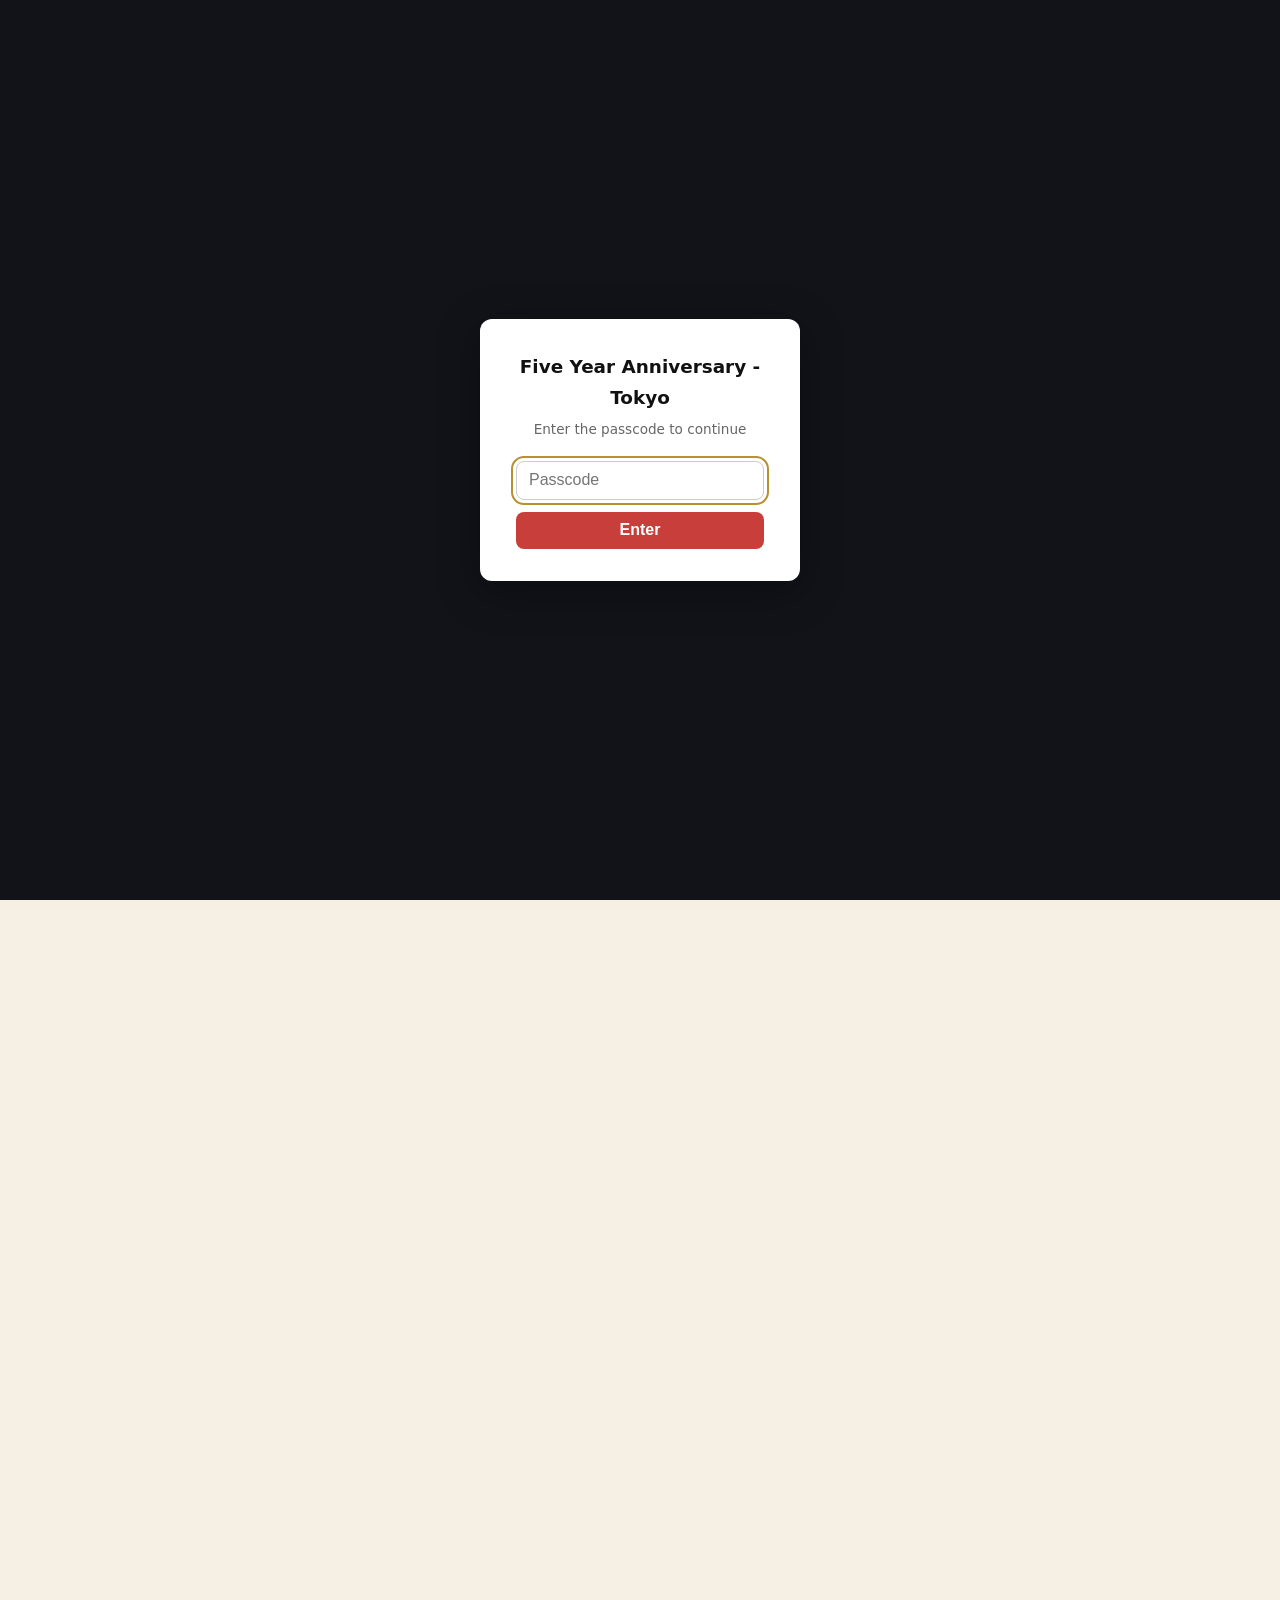
==== commit c8ce5099: "Add food, Starbucks, music bar, Disney bus, and ryokan photos Wire in newly added photos across the " ====
--- a/disney.html
+++ b/disney.html
@@ -81,10 +81,9 @@
         <li>Then walk around to the <strong>far side of the parking lot</strong>, where the Disney buses actually depart.</li>
       </ol>
       <div class="tl-photos" style="margin-top:1rem">
-        <div class="ph ph--4x3" id="photo-disney-bus-terminal"><span class="ph__label">Shinjuku Expressway Bus Terminal — cross the street from the station (export from notes)</span></div>
-        <div class="ph ph--4x3" id="photo-disney-bus-ticket"><span class="ph__label">4F ticket counter → buses at the far side of the lot (export from notes)</span></div>
+        <img class="photo photo--4x3" id="photo-disney-bus-terminal" src="img/disney/photo-disney-bus-terminal.jpg" alt="The glass-fronted Shinjuku Expressway Bus Terminal (Busta Shinjuku) with buses lined up outside">
+        <img class="photo photo--4x3" id="photo-disney-bus-ticket" src="img/disney/photo-disney-bus-ticket.jpg" alt="A wayfinding map showing the route from Shinjuku Station's New South Gate up to the 4F expressway bus terminal">
       </div>
-      <p class="embed-cap">Two reference shots to add once exported from our notes.</p>
 
       <div class="subhead"><span class="stepcount" aria-hidden="true">03</span><h2 id="day-of">Day-of strategy</h2></div>
       <div class="tip">
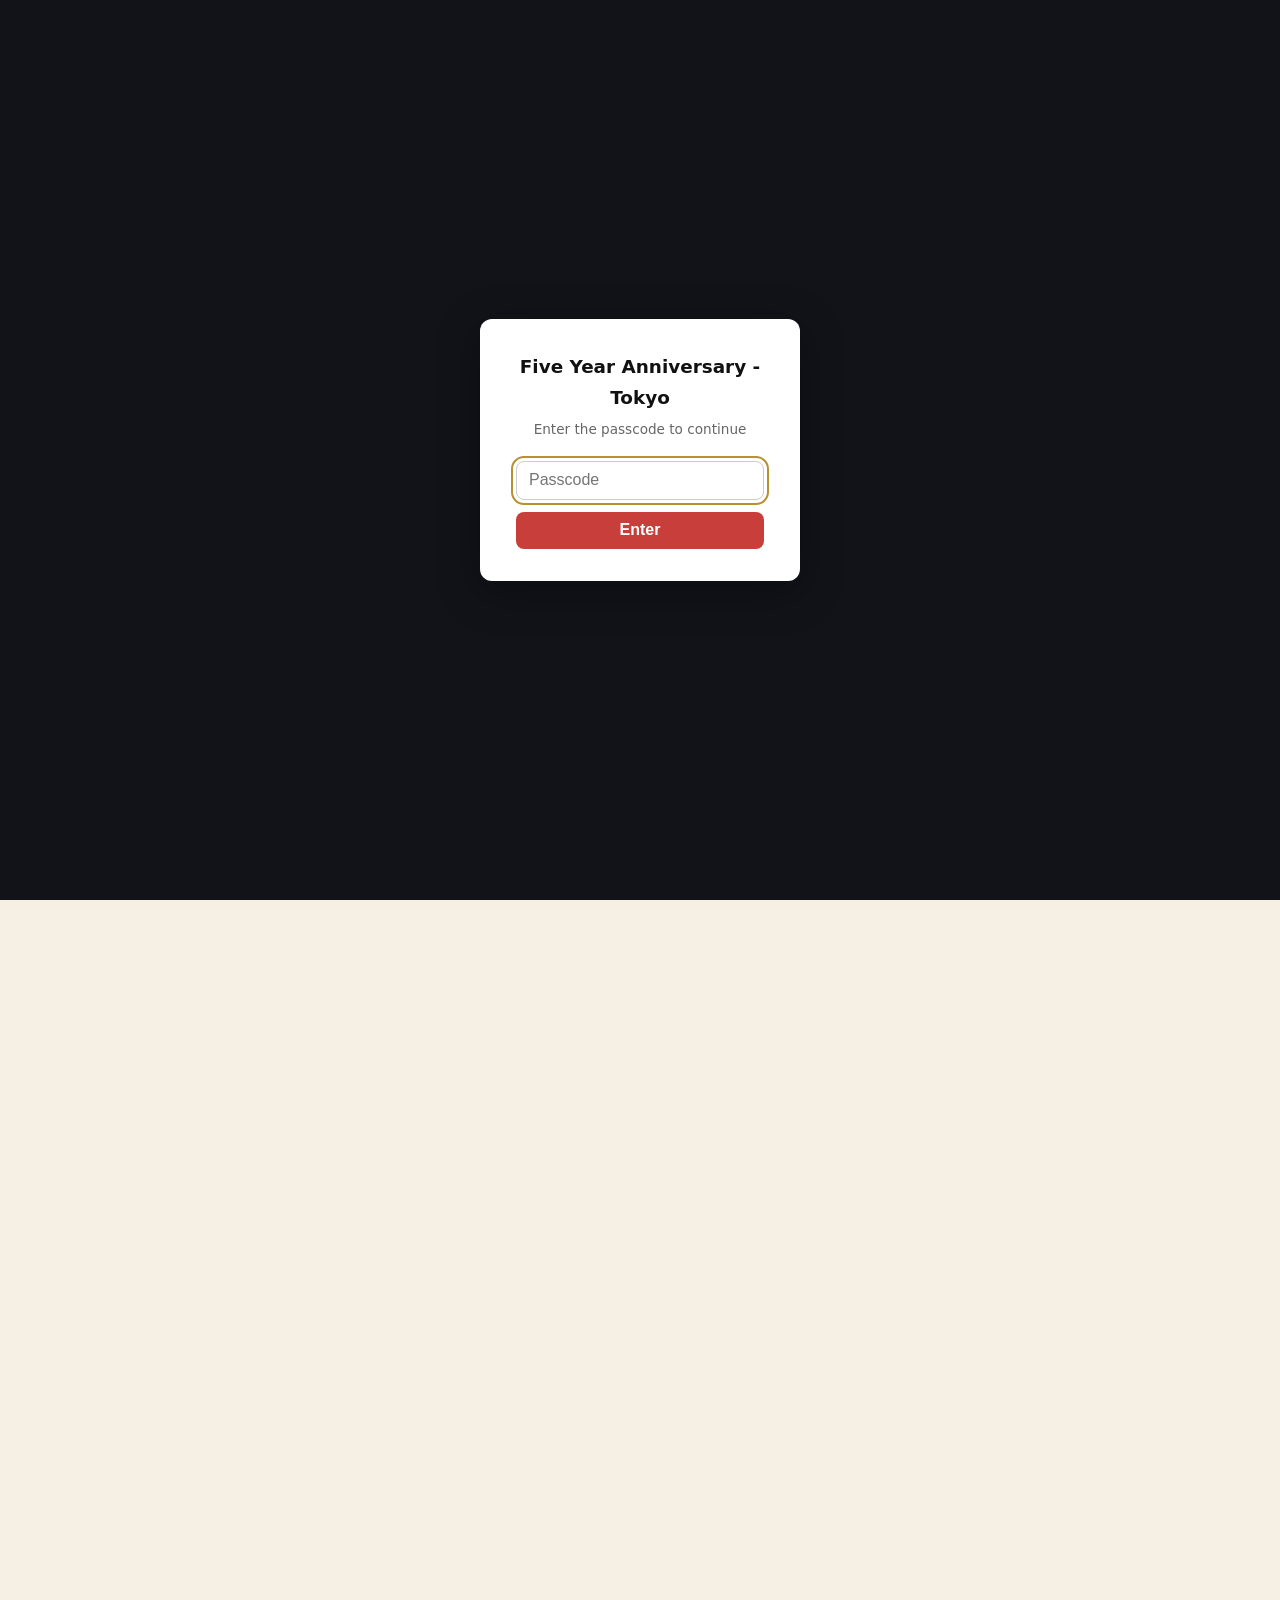
==== commit 2b97b23e: "Add tap-to-zoom lightbox for the Disney bus route photos The wayfinding map's floor-by-floor detail " ====
--- a/disney.html
+++ b/disney.html
@@ -81,9 +81,10 @@
         <li>Then walk around to the <strong>far side of the parking lot</strong>, where the Disney buses actually depart.</li>
       </ol>
       <div class="tl-photos" style="margin-top:1rem">
-        <img class="photo photo--4x3" id="photo-disney-bus-terminal" src="img/disney/photo-disney-bus-terminal.jpg" alt="The glass-fronted Shinjuku Expressway Bus Terminal (Busta Shinjuku) with buses lined up outside">
-        <img class="photo photo--4x3" id="photo-disney-bus-ticket" src="img/disney/photo-disney-bus-ticket.jpg" alt="A wayfinding map showing the route from Shinjuku Station's New South Gate up to the 4F expressway bus terminal">
+        <img class="photo photo--4x3" id="photo-disney-bus-terminal" src="img/disney/photo-disney-bus-terminal.jpg" alt="The glass-fronted Shinjuku Expressway Bus Terminal (Busta Shinjuku) with buses lined up outside" data-zoom>
+        <img class="photo photo--4x3" id="photo-disney-bus-ticket" src="img/disney/photo-disney-bus-ticket.jpg" alt="A wayfinding map showing the route from Shinjuku Station's New South Gate up to the 4F expressway bus terminal" data-zoom>
       </div>
+      <p class="embed-cap">Tap either photo to zoom in — the map on the right has the exact floor-by-floor route.</p>
 
       <div class="subhead"><span class="stepcount" aria-hidden="true">03</span><h2 id="day-of">Day-of strategy</h2></div>
       <div class="tip">
--- a/css/style.css
+++ b/css/style.css
@@ -723,3 +723,36 @@
   .card__media--split .photo { width: 100%; height: 220px; }
   .card__media--split .photo:first-child { border-right: 0; border-bottom: 1px solid color-mix(in srgb, var(--line) 70%, transparent); }
 }
+
+/* =========================================================================
+   Tap-to-zoom lightbox — opt in with data-zoom on any .photo
+   ========================================================================= */
+img[data-zoom] { cursor: zoom-in; }
+html.lightbox-locked, html.lightbox-locked body { overflow: hidden; height: 100%; }
+.lightbox {
+  position: fixed; inset: 0; z-index: 100000;
+  background: rgba(17,19,25,0.94);
+  display: flex; align-items: center; justify-content: center;
+  padding: 5vh 5vw;
+  opacity: 0; visibility: hidden;
+  transition: opacity 0.2s ease;
+}
+.lightbox.is-open { opacity: 1; visibility: visible; }
+.lightbox__img {
+  max-width: 100%; max-height: 100%; width: auto; height: auto;
+  object-fit: contain; border-radius: 6px; box-shadow: 0 20px 60px rgba(0,0,0,0.5);
+  cursor: zoom-out;
+}
+.lightbox__close {
+  position: absolute; top: 1rem; right: 1.25rem;
+  width: 40px; height: 40px; display: flex; align-items: center; justify-content: center;
+  background: rgba(255,255,255,0.12); border: 1px solid rgba(255,255,255,0.25); border-radius: 50%;
+  color: #F7F5F0; cursor: pointer;
+}
+.lightbox__close:hover { background: rgba(255,255,255,0.22); }
+.lightbox__close svg { width: 20px; height: 20px; }
+.lightbox__hint {
+  position: absolute; bottom: 1.25rem; left: 50%; transform: translateX(-50%);
+  font-family: var(--font-mono); font-size: 0.72rem; letter-spacing: 0.06em;
+  color: rgba(247,245,240,0.7);
+}
